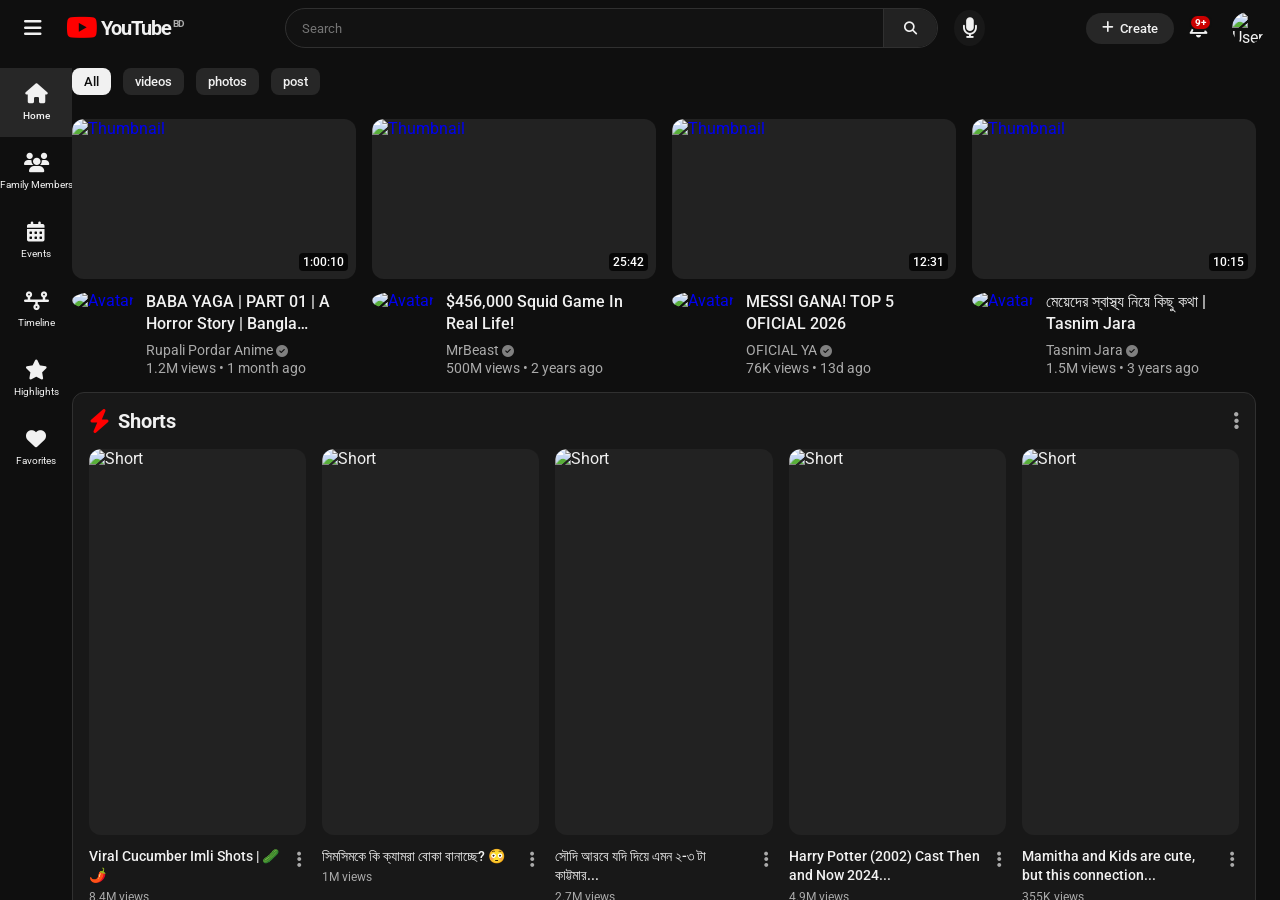
==== index.html @ a888467b "Initial frontend upload" ====
<!DOCTYPE html>
<html lang="en">
<head>
    <meta charset="UTF-8">
    <meta name="viewport" content="width=device-width, initial-scale=1.0">
    <title>YouTube - Home</title>
    <link href="https://fonts.googleapis.com/css2?family=Roboto:wght@400;500;700&display=swap" rel="stylesheet">
    <link rel="stylesheet" href="https://cdnjs.cloudflare.com/ajax/libs/font-awesome/6.4.0/css/all.min.css">
    <style>
        :root { --bg: #0f0f0f; --text: #f1f1f1; --text-sub: #aaa; --hover: #272727; --border: #303030; }
        * { margin: 0; padding: 0; box-sizing: border-box; font-family: 'Roboto', sans-serif; }
        body { background: var(--bg); color: var(--text); height: 100vh; overflow: hidden; display: flex; flex-direction: column; }

        /* Header */
        header { display: flex; align-items: center; justify-content: space-between; padding: 0 16px; height: 56px; position: fixed; width: 100%; background: var(--bg); z-index: 100; }
        .header-left { display: flex; align-items: center; gap: 16px; }
        .icon-btn { background: none; border: none; color: var(--text); font-size: 20px; cursor: pointer; padding: 8px; border-radius: 50%; display: flex; align-items: center; justify-content: center; position: relative; }
        .icon-btn:hover { background: var(--hover); }
        .logo { display: flex; align-items: center; font-size: 20px; font-weight: bold; letter-spacing: -1px; color: var(--text); text-decoration: none; cursor: pointer; }
        .logo i { color: #ff0000; font-size: 28px; margin-right: 4px; }
        .logo span.country { font-size: 10px; color: var(--text-sub); align-self: flex-start; margin-top: 4px; margin-left: 2px; }

        .header-center { display: flex; align-items: center; flex: 1; max-width: 700px; margin: 0 20px; gap: 16px; }
        .search-box { display: flex; flex: 1; background: #121212; border: 1px solid var(--border); border-radius: 40px; height: 40px; overflow: hidden; position: relative; }
        .search-box input { flex: 1; background: transparent; border: none; color: var(--text); padding: 0 16px; outline: none; }
        .search-box button { background: #222; border: none; border-left: 1px solid var(--border); padding: 0 20px; color: var(--text); cursor: pointer; }
        .search-box button:hover { background: #333; }

        /* Search Suggestions */
        .search-suggestions {
            position: absolute; top: 44px; left: 0; right: 0;
            background: #212121; border: 1px solid var(--border);
            border-radius: 12px; overflow: hidden; display: none;
            z-index: 200; box-shadow: 0 8px 24px rgba(0,0,0,0.5);
            max-height: 320px; overflow-y: auto;
        }
        .search-suggestions.active { display: block; }
        .suggestion-item {
            display: flex; align-items: center; gap: 12px;
            padding: 10px 16px; cursor: pointer; font-size: 14px;
        }
        .suggestion-item:hover, .suggestion-item.highlighted { background: #303030; }
        .suggestion-item i { color: var(--text-sub); font-size: 14px; }
        .suggestion-item .suggestion-text { flex: 1; }

        /* Mobile Header Icons */
        .mobile-actions { display: none; align-items: center; gap: 16px; }
        .mobile-actions .icon-btn { font-size: 22px; }

        /* Mobile Search Full Page Overlay */
        .mobile-search-overlay {
            position: fixed; inset: 0; background: var(--bg); z-index: 999;
            display: none; flex-direction: column; padding: 8px 16px;
        }
        .mobile-search-overlay.active { display: flex; }
        .mobile-search-header { display: flex; align-items: center; gap: 12px; height: 48px; }
        .mobile-search-header .back-btn { background: none; border: none; color: var(--text); font-size: 20px; cursor: pointer; padding: 8px; }
        .mobile-search-header .search-box { flex: 1; height: 40px; margin: 0; background: #121212; border: none; border-radius: 8px; }
        .mobile-search-header .search-box input { padding: 0 12px; font-size: 16px; }
        .mobile-search-header .search-box button { background: transparent; border: none; padding: 0 12px; font-size: 18px; }
        .mobile-search-content { flex: 1; overflow-y: auto; margin-top: 8px; }

        /* Voice Overlay */
        .voice-overlay { position: fixed; inset: 0; background: rgba(0,0,0,0.7); display: none; align-items: center; justify-content: center; z-index: 1000; }
        .voice-overlay.active { display: flex; }
        .voice-overlay-inner { background: #212121; padding: 32px 40px; border-radius: 20px; display: flex; flex-direction: column; align-items: center; gap: 20px; min-width: 280px; }
        .voice-overlay-inner p { font-size: 18px; font-weight: 500; }
        .voice-wave { display: flex; align-items: center; gap: 6px; height: 40px; }
        .voice-wave span { width: 6px; background: #ff0000; border-radius: 3px; animation: voicePulse 0.8s ease-in-out infinite; }
        .voice-wave span:nth-child(1) { height: 16px; animation-delay: 0s; }
        .voice-wave span:nth-child(2) { height: 32px; animation-delay: 0.15s; }
        .voice-wave span:nth-child(3) { height: 40px; animation-delay: 0.3s; }
        .voice-wave span:nth-child(4) { height: 32px; animation-delay: 0.45s; }
        .voice-wave span:nth-child(5) { height: 16px; animation-delay: 0.6s; }
        @keyframes voicePulse { 0%, 100% { transform: scaleY(0.5); opacity: 0.6; } 50% { transform: scaleY(1.2); opacity: 1; } }
        .voice-cancel { background: none; border: 1px solid var(--border); color: var(--text); padding: 8px 20px; border-radius: 20px; cursor: pointer; font-size: 14px; }
        .voice-cancel:hover { background: var(--hover); }
        .voice-mic-active { background: #ff0000 !important; color: white !important; }

        .header-right { display: flex; align-items: center; gap: 8px; }
        .create-btn { background: var(--hover); color: var(--text); border: none; padding: 8px 16px; border-radius: 20px; cursor: pointer; font-weight: 500; display: flex; align-items: center; gap: 6px; }
        .avatar { width: 32px; height: 32px; border-radius: 50%; cursor: pointer; margin-left: 8px; }
        .notif-badge { position: absolute; top: 4px; right: 4px; background: #cc0000; color: white; font-size: 10px; font-weight: bold; padding: 1px 4px; border-radius: 10px; border: 2px solid var(--bg); }

        /* Main Layout */
        .main-container { display: flex; margin-top: 56px; height: calc(100vh - 56px); position: relative; }

        /* Overlay */
        .overlay { position: fixed; top: 56px; left: 0; width: 100%; height: calc(100% - 56px); background: rgba(0,0,0,0.5); z-index: 90; opacity: 0; visibility: hidden; transition: 0.3s; }
        .overlay.active { opacity: 1; visibility: visible; }

        /* Sidebar */
        .sidebar { width: 72px; background: var(--bg); display: flex; flex-direction: column; padding-top: 12px; overflow-y: auto; overflow-x: hidden; flex-shrink: 0; position: fixed; top: 56px; bottom: 0; left: 0; z-index: 95; transition: width 0.3s cubic-bezier(0.2,0,0,1), box-shadow 0.3s; }
        .sidebar.expanded { width: 240px; box-shadow: 4px 0 15px rgba(0,0,0,0.5); }
        .sidebar::-webkit-scrollbar { width: 8px; }
        .sidebar::-webkit-scrollbar-thumb { background: transparent; border-radius: 4px; }
        .sidebar:hover::-webkit-scrollbar-thumb { background: #717171; }
        .sidebar-item { display: flex; align-items: center; padding: 10px 12px; margin: 0 8px; border-radius: 10px; color: var(--text); text-decoration: none; cursor: pointer; transition: 0.2s; white-space: nowrap; height: 40px; gap: 24px; }
        .sidebar-item:hover { background: var(--hover); }
        .sidebar-item.active { background: var(--hover); font-weight: 500; }
        .sidebar-item i { font-size: 20px; min-width: 24px; text-align: center; }
        .sidebar-item span { display: none; font-size: 14px; }
        .sidebar.expanded .sidebar-item span { display: block; }
        .sidebar.expanded .sidebar-item { flex-direction: row; height: auto; padding: 10px 12px; }
        .sidebar:not(.expanded) .sidebar-item { flex-direction: column; gap: 6px; padding: 16px 0; margin: 0; border-radius: 0; font-size: 10px; height: auto; }
        .sidebar:not(.expanded) .sidebar-item span { display: block; font-size: 10px; }

        /* Page Views */
        .page-view { display: none; flex: 1; height: 100%; overflow-y: auto; padding: 0 24px 24px 0; margin-left: 72px; width: calc(100% - 72px); }
        .page-view.active-view { display: block; }
        .page-view::-webkit-scrollbar { width: 8px; }
        .page-view::-webkit-scrollbar-thumb { background: #717171; border-radius: 4px; }

        /* Home Page */
        .filter-bar { display: flex; gap: 12px; padding: 12px 0; position: sticky; top: 0; background: var(--bg); z-index: 10; overflow-x: auto; scrollbar-width: none; }
        .filter-bar::-webkit-scrollbar { display: none; }
        .chip { background: var(--hover); color: var(--text); border: none; padding: 6px 12px; border-radius: 8px; font-weight: 500; white-space: nowrap; cursor: pointer; }
        .chip.active { background: var(--text); color: var(--bg); }

        /* Video Grid */
        .video-grid { display: grid; grid-template-columns: repeat(4, 1fr); gap: 20px 16px; padding-top: 12px; width: 100%; }
        .video-card { cursor: pointer; display: flex; flex-direction: column; gap: 12px; text-decoration: none; color: inherit; }
        .thumb-box { position: relative; width: 100%; aspect-ratio: 16/9; border-radius: 12px; overflow: hidden; background: #222; }
        .thumb-box img { width: 100%; height: 100%; object-fit: cover; transition: transform 0.3s; }
        .video-card:hover .thumb-box img { transform: scale(1.05); }
        .duration { position: absolute; bottom: 8px; right: 8px; background: rgba(0,0,0,0.8); color: white; font-size: 12px; font-weight: 500; padding: 2px 4px; border-radius: 4px; }
        
        .video-info { display: flex; gap: 12px; }
        .avatar-link { flex-shrink: 0; display: block; text-decoration: none; }
        .video-info img { width: 36px; height: 36px; border-radius: 50%; }
        .details { flex: 1; }
        .details h3 { font-size: 16px; font-weight: 500; line-height: 1.4; margin-bottom: 4px; display: -webkit-box; -webkit-line-clamp: 2; -webkit-box-orient: vertical; overflow: hidden; color: var(--text); }
        .channel-link { font-size: 14px; color: var(--text-sub); text-decoration: none; display: inline-block; margin-bottom: 2px; }
        .channel-link:hover { color: var(--text); }
        .details p { font-size: 14px; color: var(--text-sub); }

        /* Shorts Section */
        .shorts-section { margin: 16px 0 24px 0; padding: 16px; border-radius: 12px; background: #181818; border: 1px solid var(--border); }
        .shorts-header { display: flex; align-items: center; justify-content: space-between; margin-bottom: 16px; }
        .shorts-title { display: flex; align-items: center; gap: 8px; font-size: 20px; font-weight: 700; cursor: pointer; }
        .shorts-title i { color: #ff0000; font-size: 24px; }
        .shorts-container { display: grid; grid-template-columns: repeat(5, 1fr); gap: 16px; width: 100%; overflow: hidden; scrollbar-width: none; }
        .short-card { display: flex; flex-direction: column; gap: 12px; width: 100%; min-width: 0; cursor: pointer; }
        .short-thumb-box { width: 100%; aspect-ratio: 9/16; border-radius: 12px; overflow: hidden; background: #222; position: relative; }
        .short-thumb-box img { width: 100%; height: 100%; object-fit: cover; transition: transform 0.3s; }
        .short-card:hover .short-thumb-box img { transform: scale(1.05); }
        .short-info { display: flex; justify-content: space-between; align-items: flex-start; gap: 8px; }
        .short-info h3 { font-size: 14px; font-weight: 500; line-height: 1.4; display: -webkit-box; -webkit-line-clamp: 2; -webkit-box-orient: vertical; overflow: hidden; margin-bottom: 4px; }
        .short-info p { font-size: 12px; color: var(--text-sub); }
        .short-info .more-icon { font-size: 18px; color: var(--text-sub); padding: 4px; cursor: pointer; border-radius: 50%; flex-shrink: 0; }
        .short-info .more-icon:hover { background: var(--hover); color: var(--text); }

        /* Shorts Modal */
        .shorts-modal { position: fixed; top: 56px; left: 0; width: 100%; height: calc(100% - 56px); background: var(--bg); z-index: 95; display: none; flex-direction: column; overflow: hidden; }
        .shorts-modal.active { display: flex; }
        .shorts-modal-content { display: flex; width: 100%; height: 100%; align-items: flex-start; justify-content: center; position: relative; padding-top: 16px; padding-bottom: 16px; overflow-y: auto; }
        .shorts-player-wrapper { position: relative; height: 100%; max-height: calc(100vh - 56px - 32px); aspect-ratio: 9 / 16; background: #000; display: flex; flex-direction: column; justify-content: center; border-radius: 12px; overflow: hidden; }
        .shorts-scroll-container { width: 100%; height: 100%; overflow-y: auto; scroll-snap-type: y mandatory; scrollbar-width: none; -webkit-overflow-scrolling: touch; }
        .shorts-scroll-container::-webkit-scrollbar { display: none; }
        .shorts-slide { width: 100%; height: 100%; flex-shrink: 0; scroll-snap-align: start; scroll-snap-stop: always; position: relative; }
        .shorts-slide iframe { width: 100%; height: 100%; border: none; display: block; }
        .shorts-overlay-info { position: absolute; bottom: 0; left: 0; right: 0; padding: 20px 16px; background: linear-gradient(transparent, rgba(0,0,0,0.85) 60%); display: flex; flex-direction: column; align-items: flex-start; gap: 12px; pointer-events: none; z-index: 5; }
        .shorts-overlay-info > * { pointer-events: auto; max-width: 75%; }
        .channel-info { display: flex; align-items: center; gap: 12px; }
        .channel-info img { width: 36px; height: 36px; border-radius: 50%; cursor: pointer; }
        .channel-info h3 { font-size: 14px; font-weight: 500; cursor: pointer; color: white; }
        .channel-info button { background: white; color: black; border: none; padding: 6px 16px; border-radius: 20px; font-weight: 600; font-size: 13px; cursor: pointer; margin-left: 8px; }
        .channel-info button:hover { background: #ddd; }
        .short-title { font-size: 15px; font-weight: 500; line-height: 1.4; color: white; display: -webkit-box; -webkit-line-clamp: 2; -webkit-box-orient: vertical; overflow: hidden; }
        .short-audio { display: flex; align-items: center; gap: 8px; background: rgba(255,255,255,0.15); padding: 6px 12px; border-radius: 20px; width: fit-content; cursor: pointer; transition: 0.2s; }
        .short-audio:hover { background: rgba(255,255,255,0.25); }
        .short-audio i { font-size: 12px; color: white; }
        .short-audio span { font-size: 13px; white-space: nowrap; overflow: hidden; text-overflow: ellipsis; max-width: 220px; color: white; }
        .shorts-actions { display: flex; flex-direction: column; gap: 20px; margin-left: 16px; align-items: center; justify-content: flex-end; padding-bottom: 20px; }
        .action-btn { display: flex; flex-direction: column; align-items: center; gap: 6px; color: white; background: none; border: none; cursor: pointer; transition: 0.2s; }
        .action-btn:hover { opacity: 0.8; }
        .action-icon { width: 48px; height: 48px; border-radius: 50%; background: #272727; display: flex; align-items: center; justify-content: center; font-size: 20px; }
        .action-btn span { font-size: 12px; font-weight: 500; color: var(--text); }
        .remix-thumb { width: 48px; height: 64px; border-radius: 8px; object-fit: cover; border: 1px solid rgba(255,255,255,0.2); margin-top: 4px; }
        .shorts-nav-down { position: absolute; right: 24px; bottom: 24px; width: 48px; height: 48px; border-radius: 50%; background: rgba(255,255,255,0.1); border: none; color: white; font-size: 20px; cursor: pointer; display: flex; align-items: center; justify-content: center; transition: 0.2s; z-index: 1010; }
        .shorts-nav-down:hover { background: rgba(255,255,255,0.2); }

        /* Responsive */
        @media (max-width: 1200px) {
            .video-grid { grid-template-columns: repeat(3, 1fr); }
            .shorts-container { grid-template-columns: repeat(4, 1fr); }
        }
        @media (max-width: 900px) {
            .video-grid { grid-template-columns: repeat(2, 1fr); }
            .shorts-container { grid-template-columns: repeat(3, 1fr); }
        }
        @media (max-width: 768px) {
            .header-center { display: none; }
            .create-btn { display: none; }
            .header-right .icon-btn { display: none; }
            .mobile-actions { display: flex; margin-left: auto; margin-right: 8px; }
            .page-view { margin-left: 0; width: 100%; padding: 0 12px 12px 12px; }
            .sidebar { display: none; }
            .sidebar.expanded { display: flex; }
            .shorts-modal-content { flex-direction: column; padding-top: 8px; padding-bottom: 0; align-items: center; }
            .shorts-player-wrapper { max-height: calc(100vh - 56px - 8px); height: 100%; border-radius: 0; width: 100%; aspect-ratio: auto; }
            .shorts-actions { flex-direction: row; position: absolute; right: 12px; bottom: 120px; margin: 0; background: transparent; flex-wrap: wrap; width: 56px; gap: 16px; }
            .shorts-nav-down { right: 16px; bottom: 16px; }
            .shorts-overlay-info { bottom: 12px; }
            .shorts-overlay-info > * { max-width: 100%; }
        }
        @media (max-width: 600px) {
            .video-grid { grid-template-columns: 1fr; }
            .shorts-container { grid-template-columns: repeat(2, 1fr); }
        }
    </style>
</head>
<body>

    <div class="overlay" id="overlay" onclick="closeSidebar()"></div>

    <header>
        <div class="header-left">
            <button class="icon-btn" id="hamburger-btn"><i class="fa-solid fa-bars"></i></button>
            <a href="index.html" class="logo"><i class="fa-brands fa-youtube"></i> YouTube <span class="country">BD</span></a>
        </div>
        
        <div class="header-center">
            <div class="search-box" id="desktopSearchBox">
                <input type="text" id="desktopSearchInput" placeholder="Search" autocomplete="off">
                <button id="desktopSearchBtn"><i class="fa-solid fa-magnifying-glass"></i></button>
                <div class="search-suggestions" id="desktopSearchSuggestions"></div>
            </div>
            <button class="icon-btn" id="desktopVoiceSearchBtn" style="background:#181818" title="Search with your voice">
                <i class="fa-solid fa-microphone"></i>
            </button>
        </div>

        <!-- Mobile Actions (Icons only) -->
        <div class="mobile-actions">
            <button class="icon-btn" id="mobileSearchToggle"><i class="fa-solid fa-magnifying-glass"></i></button>
            <button class="icon-btn" id="mobileVoiceSearchBtn"><i class="fa-solid fa-microphone"></i></button>
        </div>

        <div class="header-right">
            <button class="create-btn"><i class="fa-solid fa-plus"></i> Create</button>
            <button class="icon-btn"><i class="fa-regular fa-bell"></i><span class="notif-badge">9+</span></button>
            <img src="https://ui-avatars.com/api/?name=User&background=random" class="avatar" alt="User">
        </div>
    </header>

    <!-- Mobile Search Full Page Overlay -->
    <div class="mobile-search-overlay" id="mobileSearchOverlay">
        <div class="mobile-search-header">
            <button class="back-btn" id="mobileSearchClose"><i class="fa-solid fa-arrow-left"></i></button>
            <div class="search-box">
                <input type="text" id="mobileSearchInput" placeholder="Search" autocomplete="off">
                <button id="mobileSearchBtn"><i class="fa-solid fa-magnifying-glass"></i></button>
            </div>
            <button class="icon-btn" id="mobileVoiceSearchOverlayBtn" style="padding: 8px;"><i class="fa-solid fa-microphone"></i></button>
        </div>
        <div class="mobile-search-content" id="mobileSearchSuggestions"></div>
    </div>

    <!-- Voice Search Overlay -->
    <div class="voice-overlay" id="voiceOverlay">
        <div class="voice-overlay-inner">
            <p id="voiceStatus">Listening…</p>
            <div class="voice-wave"><span></span><span></span><span></span><span></span><span></span></div>
            <button class="voice-cancel" id="voiceCancelBtn">Cancel</button>
        </div>
    </div>

    <div class="main-container">
        <aside class="sidebar" id="sidebar">
            <a href="#" class="sidebar-item active"><i class="fa-solid fa-house"></i><span>Home</span></a>
            <a href="#" class="sidebar-item"><i class="fa-solid fa-users"></i><span>Family Members</span></a>
            <a href="#" class="sidebar-item"><i class="fa-solid fa-calendar-days"></i><span>Events</span></a>
            <a href="#" class="sidebar-item"><i class="fa-solid fa-timeline"></i><span>Timeline</span></a>
            <a href="#" class="sidebar-item"><i class="fa-solid fa-star"></i><span>Highlights</span></a>
            <a href="#" class="sidebar-item"><i class="fa-solid fa-heart"></i><span>Favorites</span></a>
        </aside>

        <main class="page-view active-view" id="home-page">
            <div class="filter-bar">
                <button class="chip active">All</button>
                <button class="chip">videos</button>
                <button class="chip">photos</button>
                <button class="chip">post</button>
            </div>
            <div id="dynamic-content"></div>
        </main>
    </div>

    <!-- Shorts Popup Modal -->
    <div class="shorts-modal" id="shortsModal" onclick="closeShortsModal()">
        <div class="shorts-modal-content" onclick="event.stopPropagation()">
            <div class="shorts-player-wrapper">
                <div class="shorts-scroll-container" id="shortsScroll">
                    <div class="shorts-slide">
                        <iframe id="shortsFrame" src="" allow="autoplay; encrypted-media; picture-in-picture" allowfullscreen></iframe>
                    </div>
                </div>
                <div class="shorts-overlay-info">
                    <div class="channel-info">
                        <img src="https://ui-avatars.com/api/?name=Shalus&background=random" alt="Channel">
                        <h3>@Shalus_PinkKitchen</h3>
                        <button onclick="event.stopPropagation()">Subscribe</button>
                    </div>
                    <div class="short-title" id="shortTitle">Viral Cucumber Imli Shots | 🥒🌶️...</div>
                    <div class="short-audio">
                        <i class="fa-solid fa-music"></i>
                        <span>Appadipodu (From "Gilli") · Vidyasagar, KK, Anuradha Sriram...</span>
                    </div>
                </div>
            </div>
            <div class="shorts-actions" onclick="event.stopPropagation()">
                <button class="action-btn"><div class="action-icon"><i class="fa-regular fa-heart"></i></div><span>19K</span></button>
                <button class="action-btn"><div class="action-icon"><i class="fa-regular fa-comment"></i></div><span>132</span></button>
                <button class="action-btn"><div class="action-icon"><i class="fa-solid fa-share"></i></div><span>Share</span></button>
                <button class="action-btn"><div class="action-icon"><i class="fa-solid fa-arrows-rotate"></i></div><span>Remix</span><img src="https://i.ytimg.com/vi/8lqB7jR99j8/hqdefault.jpg" class="remix-thumb" alt="Remix"></button>
            </div>
            <button class="shorts-nav-down" onclick="event.stopPropagation(); nextShort()"><i class="fa-solid fa-arrow-down"></i></button>
        </div>
    </div>

    <script>
        const videos = [
            { id: "hvL1339luv0", title: "BABA YAGA | PART 01 | A Horror Story | Bangla Cartoon", author: "Rupali Pordar Anime", views: "1.2M views", time: "1 month ago", duration: "1:00:10", avatar: "Rupali" },
            { id: "0e3GPea1Tyg", title: "$456,000 Squid Game In Real Life!", author: "MrBeast", views: "500M views", time: "2 years ago", duration: "25:42", avatar: "MrBeast" },
            { id: "JpV84jE41w8", title: "MESSI GANA! TOP 5 OFICIAL 2026", author: "OFICIAL YA", views: "76K views", time: "13d ago", duration: "12:31", avatar: "Messi" },
            { id: "3jL5oX2xP7c", title: "মেয়েদের স্বাস্থ্য নিয়ে কিছু কথা | Tasnim Jara", author: "Tasnim Jara", views: "1.5M views", time: "3 years ago", duration: "10:15", avatar: "Tasnim" },
            { id: "9bZkp7q19f0", title: "PSY - GANGNAM STYLE(강남스타일) M/V", author: "officialpsy", views: "5B views", time: "11 years ago", duration: "4:12", avatar: "PSY" },
            { id: "dQw4w9WgXcQ", title: "Rick Astley - Never Gonna Give You Up", author: "Rick Astley", views: "1.5B views", time: "14 years ago", duration: "3:32", avatar: "Rick" },
            { id: "kJQP7kiw5Fk", title: "Luis Fonsi - Despacito ft. Daddy Yankee", author: "Luis Fonsi", views: "8B views", time: "6 years ago", duration: "4:42", avatar: "Luis" },
            { id: "JGwWNGJdvx8", title: "Ed Sheeran - Shape of You", author: "Ed Sheeran", views: "6B views", time: "7 years ago", duration: "4:23", avatar: "Ed" },
            { id: "RgKAFK5djSk", title: "Wiz Khalifa - See You Again ft. Charlie Puth", author: "Wiz Khalifa", views: "6B views", time: "8 years ago", duration: "3:57", avatar: "Wiz" },
            { id: "OPf0YbXqDm0", title: "Mark Ronson - Uptown Funk ft. Bruno Mars", author: "Mark Ronson", views: "4.5B views", time: "9 years ago", duration: "4:30", avatar: "Mark" },
            { id: "fJ9rUzIMcZQ", title: "Queen - Bohemian Rhapsody (Official Video)", author: "Queen Official", views: "1.8B views", time: "15 years ago", duration: "5:59", avatar: "Queen" },
            { id: "hTWKbfoikeg", title: "Nirvana - Smells Like Teen Spirit", author: "Nirvana", views: "1.7B views", time: "14 years ago", duration: "5:01", avatar: "Nirvana" }
        ];

        const shortsData = [
            { id: "8lqB7jR99j8", title: "Viral Cucumber Imli Shots | 🥒🌶️", views: "8.4M views" },
            { id: "y83x7MgzWOA", title: "সিমসিমকে কি ক্যামরা বোকা বানাচ্ছে? 😳", views: "1M views" },
            { id: "5qap5aO4i9A", title: "সৌদি আরবে যদি দিয়ে এমন ২-৩ টা কাট্টমার...", views: "2.7M views" },
            { id: "hHW1oY26kxQ", title: "Harry Potter (2002) Cast Then and Now 2024...", views: "4.9M views" },
            { id: "L_jWHffIx5E", title: "Mamitha and Kids are cute, but this connection...", views: "355K views" },
            { id: "e-ORhEE9VVg", title: "Another awesome short video to watch!", views: "1.2M views" }
        ];

        function createShortsSectionHTML() {
            const displayedShorts = shortsData.slice(0, 5);
            let shortCardsHTML = '';
            displayedShorts.forEach(short => {
                shortCardsHTML += `
                    <div class="short-card" onclick="openShortsModal('${short.id}', '${short.title.replace(/'/g, "\\'")}')">
                        <div class="short-thumb-box">
                            <img src="https://i.ytimg.com/vi/${short.id}/hqdefault.jpg" alt="Short">
                        </div>
                        <div class="short-info">
                            <div>
                                <h3>${short.title}</h3>
                                <p>${short.views}</p>
                            </div>
                            <i class="fa-solid fa-ellipsis-vertical more-icon"></i>
                        </div>
                    </div>
                `;
            });
            return `
                <div class="shorts-section" id="shorts-section-top">
                    <div class="shorts-header">
                        <div class="shorts-title"><i class="fa-solid fa-bolt"></i> Shorts</div>
                        <i class="fa-solid fa-ellipsis-vertical" style="cursor:pointer; font-size:20px; color:var(--text-sub);"></i>
                    </div>
                    <div class="shorts-container">${shortCardsHTML}</div>
                </div>
            `;
        }

        function createVideoCardHTML(video) {
            return `
                <div class="video-card">
                    <a href="watch.html?v=${video.id}" class="thumb-box-link" style="text-decoration:none;">
                        <div class="thumb-box">
                            <img src="https://i.ytimg.com/vi/${video.id}/hqdefault.jpg" alt="Thumbnail">
                            <span class="duration">${video.duration}</span>
                        </div>
                    </a>
                    <div class="video-info">
                        <a href="channel.html?name=${encodeURIComponent(video.avatar)}" class="avatar-link">
                            <img src="https://ui-avatars.com/api/?name=${encodeURIComponent(video.avatar)}&background=random" alt="Avatar">
                        </a>
                        <div class="details">
                            <a href="watch.html?v=${video.id}" style="text-decoration:none; color:inherit;">
                                <h3>${video.title}</h3>
                            </a>
                            <a href="channel.html?name=${encodeURIComponent(video.avatar)}" class="channel-link">
                                ${video.author} <i class="fa-solid fa-circle-check" style="font-size:12px; color:gray;"></i>
                            </a>
                            <p>${video.views} • ${video.time}</p>
                        </div>
                    </div>
                </div>
            `;
        }

        function buildHomePage() {
            const container = document.getElementById('dynamic-content');
            let htmlContent = '';
            const videosPerRow = 4;
            for (let i = 0; i < videos.length; i += videosPerRow) {
                htmlContent += `<div class="video-grid">`;
                const rowVideos = videos.slice(i, i + videosPerRow);
                rowVideos.forEach(video => {
                    htmlContent += createVideoCardHTML(video);
                });
                htmlContent += `</div>`;
                if (i + videosPerRow < videos.length) {
                    htmlContent += createShortsSectionHTML();
                }
            }
            container.innerHTML = htmlContent;
        }
        buildHomePage();

        const hamburgerBtn = document.getElementById('hamburger-btn');
        const sidebar = document.getElementById('sidebar');
        const overlay = document.getElementById('overlay');
        hamburgerBtn.addEventListener('click', () => {
            sidebar.classList.toggle('expanded');
            overlay.classList.toggle('active');
        });
        function closeSidebar() {
            sidebar.classList.remove('expanded');
            overlay.classList.remove('active');
        }

        /* Shorts Modal Logic */
        const shortsModal = document.getElementById('shortsModal');
        const shortsScroll = document.getElementById('shortsScroll');
        const shortsFrame = document.getElementById('shortsFrame');
        const shortTitle = document.getElementById('shortTitle');
        let currentShortIndex = 0;
        let shortSlides = [];

        function buildShortSlide(videoId, autoplay) {
            const slide = document.createElement('div');
            slide.className = 'shorts-slide';
            const iframe = document.createElement('iframe');
            iframe.allow = 'autoplay; encrypted-media; picture-in-picture';
            iframe.allowFullscreen = true;
            iframe.src = `https://www.youtube.com/embed/${videoId}?autoplay=${autoplay ? 1 : 0}&loop=1&playlist=${videoId}&controls=0&modestbranding=1&rel=0&enablejsapi=1`;
            slide.appendChild(iframe);
            return { slide, iframe, videoId };
        }
        function setTitleByIndex(index) {
            const s = shortsData[index % shortsData.length];
            if (s) shortTitle.textContent = s.title || "Viral Short Video";
        }
        function pauseOthers(activeIndex) {
            shortSlides.forEach((s, i) => {
                if (!s || i === activeIndex) return;
                try { s.iframe.contentWindow?.postMessage(JSON.stringify({ event: 'command', func: 'pauseVideo', args: [] }), '*'); } catch (e) {}
            });
        }
        function playActive(activeIndex) {
            const s = shortSlides[activeIndex];
            if (!s) return;
            try { s.iframe.contentWindow?.postMessage(JSON.stringify({ event: 'command', func: 'playVideo', args: [] }), '*'); } catch (e) {}
        }
        function openShortsModal(videoId, title) {
            shortsScroll.innerHTML = ''; shortSlides = []; currentShortIndex = 0;
            const first = buildShortSlide(videoId, true);
            shortsScroll.appendChild(first.slide); shortSlides.push(first);
            const nextIdx = (shortsData.findIndex(s => s.id === videoId) + 1) % shortsData.length;
            const nextData = shortsData[nextIdx];
            if (nextData) {
                const second = buildShortSlide(nextData.id, false);
                shortsScroll.appendChild(second.slide); shortSlides.push(second);
            }
            shortTitle.textContent = title || "Viral Short Video";
            shortsModal.classList.add('active');
            shortsScroll.scrollTop = 0;
            setTimeout(() => playActive(0), 300);
        }
        function closeShortsModal() {
            shortsModal.classList.remove('active');
            shortsScroll.innerHTML = ''; shortSlides = []; currentShortIndex = 0;
        }
        shortsScroll.addEventListener('scroll', () => {
            const slideHeight = shortsScroll.clientHeight;
            if (!slideHeight) return;
            const newIndex = Math.round(shortsScroll.scrollTop / slideHeight);
            if (newIndex === currentShortIndex) return;
            currentShortIndex = newIndex;
            if (!shortSlides[newIndex]) {
                const data = shortsData[newIndex % shortsData.length];
                const built = buildShortSlide(data.id, false);
                shortsScroll.appendChild(built.slide); shortSlides[newIndex] = built;
            }
            const lookAhead = newIndex + 1;
            if (!shortSlides[lookAhead]) {
                const data = shortsData[lookAhead % shortsData.length];
                const built = buildShortSlide(data.id, false);
                shortsScroll.appendChild(built.slide); shortSlides[lookAhead] = built;
            }
            setTitleByIndex(newIndex); pauseOthers(newIndex); playActive(newIndex);
            if (newIndex >= 2) {
                const old = shortSlides[newIndex - 2];
                if (old && old.slide.parentNode) {
                    old.slide.parentNode.removeChild(old.slide); shortSlides[newIndex - 2] = null;
                }
            }
        });
        function nextShort() {
            if (!shortsScroll.clientHeight) return;
            const target = (currentShortIndex + 1) * shortsScroll.clientHeight;
            shortsScroll.scrollTo({ top: target, behavior: 'smooth' });
        }
        document.addEventListener('keydown', (e) => {
            if (!shortsModal.classList.contains('active')) return;
            if (e.key === 'ArrowDown') { e.preventDefault(); nextShort(); }
            if (e.key === 'ArrowUp') {
                e.preventDefault();
                const target = Math.max(0, (currentShortIndex - 1) * shortsScroll.clientHeight);
                shortsScroll.scrollTo({ top: target, behavior: 'smooth' });
            }
            if (e.key === 'Escape') { closeShortsModal(); }
        });

        /* SEARCH & VOICE SEARCH */
        const suggestionPool = [
            'baba yaga bangla cartoon', 'squid game real life', 'messi top 5',
            'tasnim jara health', 'gangnam style', 'never gonna give you up',
            'despacito', 'shape of you', 'see you again', 'uptown funk',
            'bohemian rhapsody', 'smells like teen spirit', 'shorts viral',
            'cucumber imli shots', 'islamic lecture mokhtar ahmed'
        ];
        function goToSearch(query) {
            const q = (query || '').trim();
            if (q) window.location.href = 'search.html?q=' + encodeURIComponent(q);
        }

        const desktopSearchInput = document.getElementById('desktopSearchInput');
        const desktopSearchBtn = document.getElementById('desktopSearchBtn');
        const desktopSearchSuggestions = document.getElementById('desktopSearchSuggestions');

        function renderSuggestions(value, container) {
            const v = value.trim().toLowerCase();
            if (!v) { container.classList.remove('active'); container.innerHTML = ''; return; }
            const matches = suggestionPool.filter(s => s.includes(v)).slice(0, 8);
            if (!matches.length) { container.classList.remove('active'); container.innerHTML = ''; return; }
            container.innerHTML = matches.map(m => `
                <div class="suggestion-item" data-value="${m.replace(/"/g, '&quot;')}">
                    <i class="fa-solid fa-magnifying-glass"></i>
                    <span class="suggestion-text">${m}</span>
                    <i class="fa-solid fa-arrow-up-left" style="font-size:11px;"></i>
                </div>
            `).join('');
            container.classList.add('active');
        }
        desktopSearchInput?.addEventListener('input', (e) => renderSuggestions(e.target.value, desktopSearchSuggestions));
        desktopSearchInput?.addEventListener('keydown', (e) => {
            if (e.key === 'Enter') { e.preventDefault(); goToSearch(desktopSearchInput.value); }
        });
        desktopSearchBtn?.addEventListener('click', () => goToSearch(desktopSearchInput.value));
        desktopSearchSuggestions?.addEventListener('click', (e) => {
            const item = e.target.closest('.suggestion-item');
            if (item) goToSearch(item.dataset.value);
        });
        document.addEventListener('click', (e) => {
            if (!e.target.closest('#desktopSearchBox')) desktopSearchSuggestions?.classList.remove('active');
        });

        const mobileSearchToggle = document.getElementById('mobileSearchToggle');
        const mobileSearchOverlay = document.getElementById('mobileSearchOverlay');
        const mobileSearchClose = document.getElementById('mobileSearchClose');
        const mobileSearchInput = document.getElementById('mobileSearchInput');
        const mobileSearchBtn = document.getElementById('mobileSearchBtn');
        const mobileSearchSuggestions = document.getElementById('mobileSearchSuggestions');

        mobileSearchToggle?.addEventListener('click', () => {
            mobileSearchOverlay.classList.add('active');
            setTimeout(() => mobileSearchInput.focus(), 100);
        });
        mobileSearchClose?.addEventListener('click', () => {
            mobileSearchOverlay.classList.remove('active');
            mobileSearchInput.value = '';
            mobileSearchSuggestions.innerHTML = '';
        });
        mobileSearchInput?.addEventListener('input', (e) => renderSuggestions(e.target.value, mobileSearchSuggestions));
        mobileSearchInput?.addEventListener('keydown', (e) => {
            if (e.key === 'Enter') { e.preventDefault(); goToSearch(mobileSearchInput.value); }
        });
        mobileSearchBtn?.addEventListener('click', () => goToSearch(mobileSearchInput.value));
        mobileSearchSuggestions?.addEventListener('click', (e) => {
            const item = e.target.closest('.suggestion-item');
            if (item) goToSearch(item.dataset.value);
        });

        let recognition = null;
        let isListening = false;
        const voiceOverlay = document.getElementById('voiceOverlay');
        const voiceStatus = document.getElementById('voiceStatus');
        const voiceCancelBtn = document.getElementById('voiceCancelBtn');

        function setupRecognition() {
            const SpeechRecognition = window.SpeechRecognition || window.webkitSpeechRecognition;
            if (!SpeechRecognition) return null;
            const rec = new SpeechRecognition();
            rec.lang = 'bn-BD'; rec.continuous = false; rec.interimResults = true; rec.maxAlternatives = 1;
            rec.onstart = () => { isListening = true; voiceOverlay.classList.add('active'); voiceStatus.textContent = 'Listening…'; };
            rec.onresult = (event) => {
                let finalText = '', interim = '';
                for (let i = event.resultIndex; i < event.results.length; i++) {
                    const t = event.results[i][0].transcript;
                    if (event.results[i].isFinal) finalText += t; else interim += t;
                }
                voiceStatus.textContent = finalText || interim || 'Listening…';
                if (finalText) { setTimeout(() => { stopListening(); goToSearch(finalText.trim()); }, 400); }
            };
            rec.onerror = (event) => {
                if (event.error === 'not-allowed') voiceStatus.textContent = 'Microphone permission denied.';
                else if (event.error === 'no-speech') voiceStatus.textContent = 'No speech detected. Try again.';
                else voiceStatus.textContent = 'Error: ' + event.error;
                setTimeout(() => { if (isListening) stopListening(); }, 1800);
            };
            rec.onend = () => { if (isListening) stopListening(); };
            return rec;
        }
        function startListening() {
            if (!recognition) recognition = setupRecognition();
            if (!recognition) {
                voiceOverlay.classList.add('active');
                voiceStatus.textContent = 'Voice search is not supported.';
                setTimeout(stopListening, 2500);
                return;
            }
            try { recognition.start(); } catch (e) {}
        }
        function stopListening() {
            isListening = false;
            voiceOverlay.classList.remove('active');
            try { recognition && recognition.stop(); } catch (e) {}
        }
        
        document.getElementById('desktopVoiceSearchBtn')?.addEventListener('click', startListening);
        document.getElementById('mobileVoiceSearchBtn')?.addEventListener('click', startListening);
        document.getElementById('mobileVoiceSearchOverlayBtn')?.addEventListener('click', startListening);
        voiceCancelBtn?.addEventListener('click', stopListening);
        voiceOverlay?.addEventListener('click', (e) => { if (e.target === voiceOverlay) stopListening(); });
    </script>
</body>
</html>
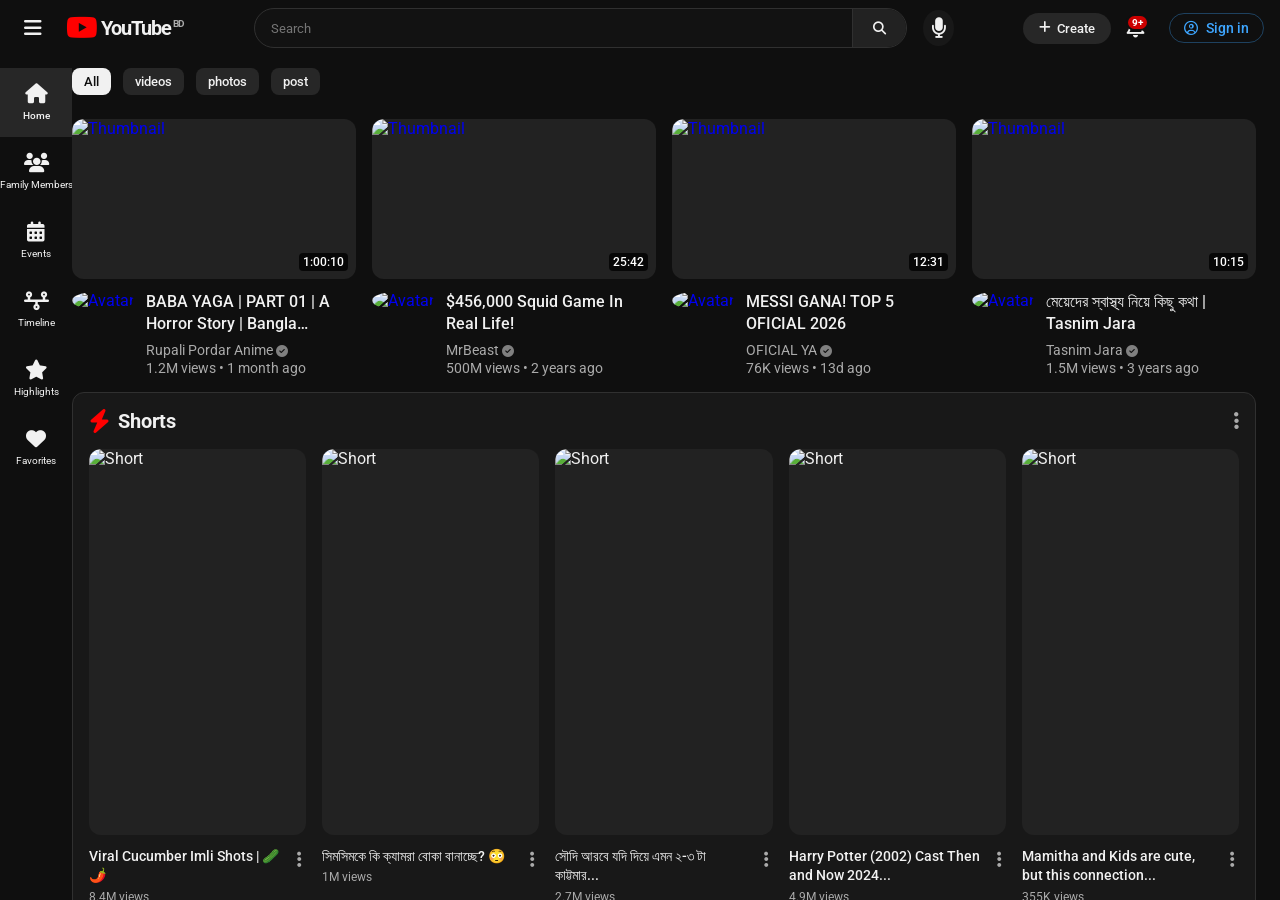
==== commit b191046a: "first commit" ====
--- a/index.html
+++ b/index.html
@@ -217,7 +217,7 @@
     <header>
         <div class="header-left">
             <button class="icon-btn" id="hamburger-btn"><i class="fa-solid fa-bars"></i></button>
-            <a href="index.html" class="logo"><i class="fa-brands fa-youtube"></i> YouTube <span class="country">BD</span></a>
+            <a href="./" class="logo"><i class="fa-brands fa-youtube"></i> YouTube <span class="country">BD</span></a>
         </div>
         
         <div class="header-center">
@@ -240,7 +240,7 @@
         <div class="header-right">
             <button class="create-btn"><i class="fa-solid fa-plus"></i> Create</button>
             <button class="icon-btn"><i class="fa-regular fa-bell"></i><span class="notif-badge">9+</span></button>
-            <img src="https://ui-avatars.com/api/?name=User&background=random" class="avatar" alt="User">
+            <img data-auth-avatar src="https://ui-avatars.com/api/?name=User&background=random" class="avatar" alt="User">
         </div>
     </header>
 
@@ -377,21 +377,21 @@
         function createVideoCardHTML(video) {
             return `
                 <div class="video-card">
-                    <a href="watch.html?v=${video.id}" class="thumb-box-link" style="text-decoration:none;">
+                    <a href="watch/?v=${video.id}" class="thumb-box-link" style="text-decoration:none;">
                         <div class="thumb-box">
                             <img src="https://i.ytimg.com/vi/${video.id}/hqdefault.jpg" alt="Thumbnail">
                             <span class="duration">${video.duration}</span>
                         </div>
                     </a>
                     <div class="video-info">
-                        <a href="channel.html?name=${encodeURIComponent(video.avatar)}" class="avatar-link">
+                        <a href="channel/?name=${encodeURIComponent(video.avatar)}" class="avatar-link">
                             <img src="https://ui-avatars.com/api/?name=${encodeURIComponent(video.avatar)}&background=random" alt="Avatar">
                         </a>
                         <div class="details">
-                            <a href="watch.html?v=${video.id}" style="text-decoration:none; color:inherit;">
+                            <a href="watch/?v=${video.id}" style="text-decoration:none; color:inherit;">
                                 <h3>${video.title}</h3>
                             </a>
-                            <a href="channel.html?name=${encodeURIComponent(video.avatar)}" class="channel-link">
+                            <a href="channel/?name=${encodeURIComponent(video.avatar)}" class="channel-link">
                                 ${video.author} <i class="fa-solid fa-circle-check" style="font-size:12px; color:gray;"></i>
                             </a>
                             <p>${video.views} • ${video.time}</p>
@@ -535,7 +535,7 @@
         ];
         function goToSearch(query) {
             const q = (query || '').trim();
-            if (q) window.location.href = 'search.html?q=' + encodeURIComponent(q);
+            if (q) window.location.href = 'search/?q=' + encodeURIComponent(q);
         }
 
         const desktopSearchInput = document.getElementById('desktopSearchInput');
@@ -647,5 +647,6 @@
         voiceCancelBtn?.addEventListener('click', stopListening);
         voiceOverlay?.addEventListener('click', (e) => { if (e.target === voiceOverlay) stopListening(); });
     </script>
+    <script src="auth.js"></script>
 </body>
 </html>
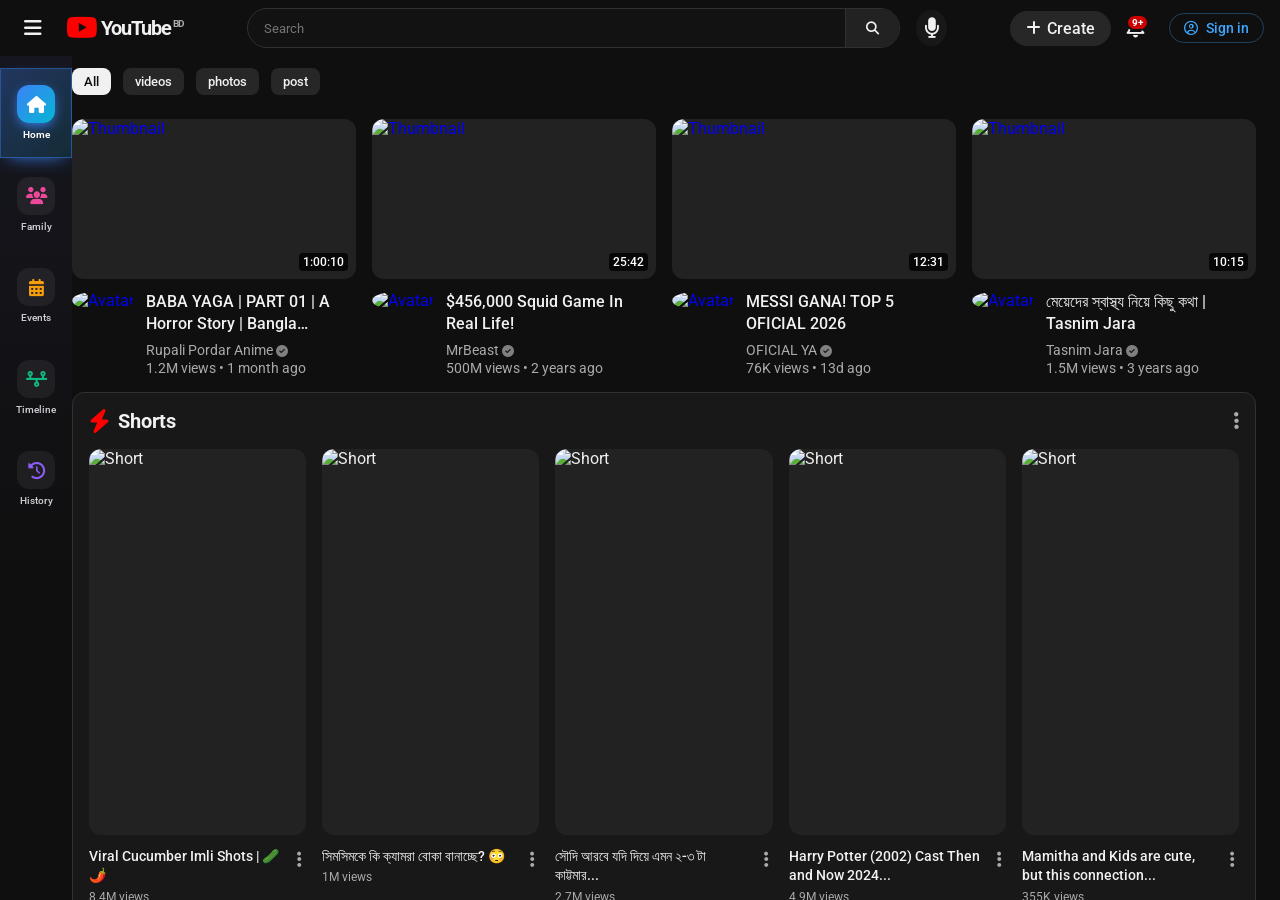
==== commit 623c420a: "new update4" ====
--- a/index.html
+++ b/index.html
@@ -117,6 +117,64 @@
         .chip { background: var(--hover); color: var(--text); border: none; padding: 6px 12px; border-radius: 8px; font-weight: 500; white-space: nowrap; cursor: pointer; }
         .chip.active { background: var(--text); color: var(--bg); }
 
+        /* Family / Events / Timeline views */
+        .view-title { display: flex; align-items: center; gap: 12px; font-size: 22px; font-weight: 500; padding: 20px 0 12px; }
+        .view-title i { color: #3ea6ff; }
+        .filter-bar.static { position: static; padding-top: 0; }
+        .family-grid { display: grid; grid-template-columns: repeat(auto-fill, minmax(200px, 1fr)); gap: 16px; padding-top: 8px; }
+        .family-card { background: #1a1a1a; border: 1px solid var(--border); border-radius: 16px; padding: 24px 16px; text-align: center; transition: 0.2s; }
+        .family-card:hover { background: var(--hover); transform: translateY(-2px); }
+        .family-card img { width: 96px; height: 96px; border-radius: 50%; margin-bottom: 12px; }
+        .family-card h3 { font-size: 16px; font-weight: 500; }
+        .family-card .relation { font-size: 13px; color: #3ea6ff; margin: 4px 0; }
+        .family-card .note { font-size: 12px; color: var(--text-sub); }
+        .event-list { display: flex; flex-direction: column; gap: 12px; max-width: 800px; }
+        .event-card { display: flex; gap: 16px; align-items: center; background: #1a1a1a; border: 1px solid var(--border); border-radius: 14px; padding: 14px 16px; transition: 0.2s; }
+        .event-card:hover { background: var(--hover); }
+        .event-date { min-width: 64px; text-align: center; background: var(--hover); border-radius: 12px; padding: 8px 6px; }
+        .event-date .day { font-size: 24px; font-weight: 700; line-height: 1; }
+        .event-date .mon { font-size: 12px; color: var(--text-sub); text-transform: uppercase; margin-top: 4px; }
+        .event-body { flex: 1; min-width: 0; }
+        .event-body h3 { font-size: 16px; font-weight: 500; }
+        .event-body p { font-size: 13px; color: var(--text-sub); margin-top: 4px; }
+        .event-tag { font-size: 11px; padding: 3px 10px; border-radius: 12px; background: #263850; color: #3ea6ff; white-space: nowrap; }
+        .event-tag.past { background: #2a2a2a; color: var(--text-sub); }
+        .empty-note { color: var(--text-sub); padding: 24px 0; }
+        .timeline { position: relative; max-width: 800px; padding: 8px 0 8px 28px; border-left: 2px solid var(--border); margin-left: 8px; }
+        .tl-item { position: relative; margin-bottom: 24px; }
+        .tl-item::before { content: ""; position: absolute; left: -37px; top: 4px; width: 14px; height: 14px; border-radius: 50%; background: #3ea6ff; border: 3px solid var(--bg); }
+        .tl-year { font-size: 13px; font-weight: 700; color: #3ea6ff; }
+        .tl-item h3 { font-size: 16px; font-weight: 500; margin: 2px 0 4px; }
+        .tl-item p { font-size: 13px; color: var(--text-sub); line-height: 1.5; }
+        @media (max-width: 768px) { .view-title { padding-top: 12px; } .event-card { flex-wrap: wrap; } }
+
+        .view-title-row { display: flex; align-items: center; justify-content: space-between; gap: 12px; flex-wrap: wrap; max-width: 900px; }
+        .clear-history-btn { display: flex; user-select: none; align-items: center; gap: 8px; margin-top: 8px; background: var(--hover); color: var(--text); border: 1px solid var(--border); padding: 8px 14px; border-radius: 18px; font-size: 13px; cursor: pointer; }
+        .clear-history-btn:hover { background: #3a2020; border-color: #ff6b6b; color: #ff9a9a; }
+        .hist-day { font-size: 16px; font-weight: 600; margin: 20px 0 10px; max-width: 900px; }
+        .hist-item { display: flex; gap: 14px; align-items: flex-start; max-width: 900px; padding: 8px; border-radius: 12px; text-decoration: none; color: inherit; position: relative; transition: background .2s; }
+        .hist-item:hover { background: var(--hover); }
+        .hist-thumb { position: relative; width: 200px; aspect-ratio: 16/9; border-radius: 10px; overflow: hidden; background: #222; flex-shrink: 0; }
+        .hist-thumb img { width: 100%; height: 100%; object-fit: cover; }
+        .hist-thumb .duration { bottom: 6px; right: 6px; }
+        .hist-short-badge { position: absolute; top: 6px; left: 6px; background: #f03; color: #fff; font-size: 11px; font-weight: 700; padding: 2px 6px; border-radius: 4px; }
+        .hist-info { flex: 1; min-width: 0; padding-right: 32px; }
+        .hist-info h3 { font-size: 16px; font-weight: 500; line-height: 1.35; display: -webkit-box; -webkit-line-clamp: 2; -webkit-box-orient: vertical; overflow: hidden; }
+        .hist-info .meta { font-size: 13px; color: var(--text-sub); margin-top: 6px; }
+        .hist-remove { position: absolute; top: 8px; right: 8px; width: 32px; height: 32px; border-radius: 50%; border: none; background: transparent; color: var(--text-sub); cursor: pointer; font-size: 15px; }
+        .hist-remove:hover { background: #3f3f3f; color: var(--text); }
+        @media (max-width: 768px) { .hist-thumb { width: 140px; } .hist-info h3 { font-size: 14px; } }
+        /* Your uploads */
+        .uploads-head { display: flex; align-items: center; gap: 10px; font-size: 18px; font-weight: 600; padding: 16px 0 4px; }
+        .uploads-head i { color: #8b5cf6; }
+        .uploads-head small { font-size: 12px; font-weight: 400; color: var(--text-sub); }
+        .up-del { position: absolute; top: 8px; right: 8px; width: 32px; height: 32px; border-radius: 50%; border: none; background: rgba(0,0,0,.7); color: #fff; cursor: pointer; font-size: 13px; display: grid; place-items: center; opacity: 0; transition: .2s; z-index: 3; }
+        .thumb-box:hover .up-del, .short-thumb-box:hover .up-del { opacity: 1; }
+        .up-del:hover { background: #e11d48; }
+        @media (hover: none) { .up-del { opacity: 1; } }
+        .uploads-shorts .shorts-container { display: grid; grid-template-columns: repeat(5, 1fr); gap: 12px; }
+        .short-thumb-box { position: relative; }
+        .shorts-slide video { width: 100%; height: 100%; object-fit: contain; background: #000; display: block; }
         /* Video Grid */
         .video-grid { display: grid; grid-template-columns: repeat(4, 1fr); gap: 20px 16px; padding-top: 12px; width: 100%; }
         .video-card { cursor: pointer; display: flex; flex-direction: column; gap: 12px; text-decoration: none; color: inherit; }
@@ -209,6 +267,11 @@
             .shorts-container { grid-template-columns: repeat(2, 1fr); }
         }
     </style>
+    <link rel="stylesheet" href="sidebar.css">
+    <link rel="stylesheet" href="popup.css">
+    <script src="history.js"></script>
+    <link rel="stylesheet" href="upload.css">
+    <script src="upload.js"></script>
 </head>
 <body>
 
@@ -238,7 +301,7 @@
         </div>
 
         <div class="header-right">
-            <button class="create-btn"><i class="fa-solid fa-plus"></i> Create</button>
+            <button class="create-btn" data-create><i class="fa-solid fa-plus"></i> Create</button>
             <button class="icon-btn"><i class="fa-regular fa-bell"></i><span class="notif-badge">9+</span></button>
             <img data-auth-avatar src="https://ui-avatars.com/api/?name=User&background=random" class="avatar" alt="User">
         </div>
@@ -268,12 +331,11 @@
 
     <div class="main-container">
         <aside class="sidebar" id="sidebar">
-            <a href="#" class="sidebar-item active"><i class="fa-solid fa-house"></i><span>Home</span></a>
-            <a href="#" class="sidebar-item"><i class="fa-solid fa-users"></i><span>Family Members</span></a>
-            <a href="#" class="sidebar-item"><i class="fa-solid fa-calendar-days"></i><span>Events</span></a>
-            <a href="#" class="sidebar-item"><i class="fa-solid fa-timeline"></i><span>Timeline</span></a>
-            <a href="#" class="sidebar-item"><i class="fa-solid fa-star"></i><span>Highlights</span></a>
-            <a href="#" class="sidebar-item"><i class="fa-solid fa-heart"></i><span>Favorites</span></a>
+            <a href="#home" class="sidebar-item active" data-view="home"><i class="fa-solid fa-house"></i><span>Home</span></a>
+            <a href="#family" class="sidebar-item" data-view="family"><i class="fa-solid fa-users"></i><span class="lbl-short">Family</span><span class="lbl-full">Family Members</span></a>
+            <a href="#events" class="sidebar-item" data-view="events"><i class="fa-solid fa-calendar-days"></i><span>Events</span></a>
+            <a href="#timeline" class="sidebar-item" data-view="timeline"><i class="fa-solid fa-timeline"></i><span>Timeline</span></a>
+            <a href="#history" class="sidebar-item" data-view="history"><i class="fa-solid fa-clock-rotate-left"></i><span>History</span></a>
         </aside>
 
         <main class="page-view active-view" id="home-page">
@@ -283,8 +345,67 @@
                 <button class="chip">photos</button>
                 <button class="chip">post</button>
             </div>
+            <div id="uploadsArea"></div>
             <div id="dynamic-content"></div>
         </main>
+
+        <main class="page-view" id="family-page">
+            <h2 class="view-title"><i class="fa-solid fa-users"></i> Family Members</h2>
+            <div class="family-grid" id="familyGrid"></div>
+        </main>
+
+        <main class="page-view" id="events-page">
+            <h2 class="view-title"><i class="fa-solid fa-calendar-days"></i> Events</h2>
+            <div class="filter-bar static">
+                <button class="chip active" data-ev="all">All</button>
+                <button class="chip" data-ev="upcoming">Upcoming</button>
+                <button class="chip" data-ev="past">Past</button>
+            </div>
+            <div class="event-list" id="eventList"></div>
+        </main>
+
+        <main class="page-view" id="timeline-page">
+            <h2 class="view-title"><i class="fa-solid fa-timeline"></i> Timeline</h2>
+            <div class="timeline" id="timelineList"></div>
+        </main>
+
+        <main class="page-view" id="history-page">
+            <div class="view-title-row">
+                <h2 class="view-title"><i class="fa-solid fa-clock-rotate-left"></i> Watch History</h2>
+                <label for="clearPopupToggle" class="clear-history-btn" id="clearHistoryBtn"><i class="fa-regular fa-trash-can"></i> Clear all history</label>
+            </div>
+            <div id="historyList"></div>
+        </main>
+    </div>
+
+    <!-- CSS-only confirm popup -->
+    <input type="checkbox" id="clearPopupToggle" class="css-popup-toggle">
+    <div class="css-popup" role="dialog" aria-modal="true">
+        <label for="clearPopupToggle" class="css-popup-backdrop"></label>
+        <div class="css-popup-card">
+            <div class="css-popup-icon danger"><i class="fa-regular fa-trash-can"></i></div>
+            <div class="css-popup-title">Clear watch history?</div>
+            <p class="css-popup-text">এতে আপনার দেখা সব ভিডিও ও শর্টসের হিস্ট্রি মুছে যাবে।</p>
+            <div class="css-popup-actions">
+                <label for="clearPopupToggle" class="css-popup-btn">Cancel</label>
+                <label for="clearPopupToggle" class="css-popup-btn danger" id="confirmClearBtn">Clear</label>
+            </div>
+        </div>
+    </div>
+
+    <!-- CSS-only delete popup (uploads) -->
+    <input type="checkbox" id="delPopupToggle" class="css-popup-toggle">
+    <div class="css-popup" role="dialog" aria-modal="true">
+        <label for="delPopupToggle" class="css-popup-backdrop"></label>
+        <div class="css-popup-card">
+            <div class="css-popup-icon danger"><i class="fa-regular fa-trash-can"></i></div>
+            <div class="css-popup-title">Delete this upload?</div>
+            <p class="css-popup-text">ভিডিওটি এই ব্রাউজার থেকে স্থায়ীভাবে মুছে যাবে।</p>
+            <div class="css-popup-actions">
+                <label for="delPopupToggle" class="css-popup-btn">Cancel</label>
+                <label for="delPopupToggle" class="css-popup-btn danger" id="confirmDeleteBtn">Delete</label>
+            </div>
+        </div>
     </div>
 
     <!-- Shorts Popup Modal -->
@@ -438,6 +559,10 @@
         const shortsFrame = document.getElementById('shortsFrame');
         const shortTitle = document.getElementById('shortTitle');
         let currentShortIndex = 0;
+        let shortsBase = 0;
+        function recordShort(id, title) {
+            if (window.YTHistory) YTHistory.add({ id: id, title: title || 'Short video', author: 'Shorts', avatar: 'Shorts', duration: '', type: 'short' });
+        }
         let shortSlides = [];
 
         function buildShortSlide(videoId, autoplay) {
@@ -451,7 +576,7 @@
             return { slide, iframe, videoId };
         }
         function setTitleByIndex(index) {
-            const s = shortsData[index % shortsData.length];
+            const s = shortsData[(shortsBase + index) % shortsData.length];
             if (s) shortTitle.textContent = s.title || "Viral Short Video";
         }
         function pauseOthers(activeIndex) {
@@ -467,6 +592,8 @@
         }
         function openShortsModal(videoId, title) {
             shortsScroll.innerHTML = ''; shortSlides = []; currentShortIndex = 0;
+            shortsBase = Math.max(0, shortsData.findIndex(s => s.id === videoId));
+            recordShort(videoId, title || (shortsData[shortsBase] && shortsData[shortsBase].title));
             const first = buildShortSlide(videoId, true);
             shortsScroll.appendChild(first.slide); shortSlides.push(first);
             const nextIdx = (shortsData.findIndex(s => s.id === videoId) + 1) % shortsData.length;
@@ -491,17 +618,18 @@
             if (newIndex === currentShortIndex) return;
             currentShortIndex = newIndex;
             if (!shortSlides[newIndex]) {
-                const data = shortsData[newIndex % shortsData.length];
+                const data = shortsData[(shortsBase + newIndex) % shortsData.length];
                 const built = buildShortSlide(data.id, false);
                 shortsScroll.appendChild(built.slide); shortSlides[newIndex] = built;
             }
             const lookAhead = newIndex + 1;
             if (!shortSlides[lookAhead]) {
-                const data = shortsData[lookAhead % shortsData.length];
+                const data = shortsData[(shortsBase + lookAhead) % shortsData.length];
                 const built = buildShortSlide(data.id, false);
                 shortsScroll.appendChild(built.slide); shortSlides[lookAhead] = built;
             }
             setTitleByIndex(newIndex); pauseOthers(newIndex); playActive(newIndex);
+            { const cur = shortsData[(shortsBase + newIndex) % shortsData.length]; if (cur) recordShort(cur.id, cur.title); }
             if (newIndex >= 2) {
                 const old = shortSlides[newIndex - 2];
                 if (old && old.slide.parentNode) {
@@ -647,6 +775,218 @@
         voiceCancelBtn?.addEventListener('click', stopListening);
         voiceOverlay?.addEventListener('click', (e) => { if (e.target === voiceOverlay) stopListening(); });
     </script>
+    <script>
+    /* ===== Sidebar views: Home / Family Members / Events / Timeline ===== */
+    /* নিচের ডেটা নমুনা — নিজের তথ্য দিয়ে বদলে নিন */
+    const familyMembers = [
+        { name: "Grandfather", relation: "Dadu", note: "The storyteller of the family" },
+        { name: "Grandmother", relation: "Dadi", note: "Keeper of the best recipes" },
+        { name: "Father", relation: "Abbu", note: "Always ready to help" },
+        { name: "Mother", relation: "Ammu", note: "The heart of the home" },
+        { name: "Brother", relation: "Bhai", note: "Partner in every adventure" },
+        { name: "Sister", relation: "Apu", note: "Our little organizer" }
+    ];
+    const familyEvents = [
+        { date: "2026-12-25", title: "Winter Family Reunion", place: "Grandparents' house", note: "Everyone gathers for a big lunch." },
+        { date: "2026-11-14", title: "Weekend Picnic", place: "Local park", note: "Games, snacks and photos." },
+        { date: "2026-08-12", title: "Birthday Celebration", place: "At home", note: "Cake, family and lots of memories." },
+        { date: "2026-03-20", title: "Eid Gathering", place: "Village home", note: "Meeting relatives and sharing food." }
+    ];
+    const familyTimeline = [
+        { year: "2026", title: "A new little member joins the family", text: "A year full of joy, first smiles and lots of photos." },
+        { year: "2025", title: "A new chapter begins", text: "Big changes, new home and new routines." },
+        { year: "2022", title: "Family trip", text: "A memorable journey together." },
+        { year: "2018", title: "Reunion at the old house", text: "Three generations under one roof." }
+    ];
+
+    (function () {
+        const views = ['home', 'family', 'events', 'timeline', 'history'];
+        const esc = t => String(t).replace(/[&<>"]/g, c => ({ '&': '&amp;', '<': '&lt;', '>': '&gt;', '"': '&quot;' }[c]));
+
+        document.getElementById('familyGrid').innerHTML = familyMembers.map(m => `
+            <div class="family-card">
+                <img src="https://ui-avatars.com/api/?name=${encodeURIComponent(m.name)}&background=random&size=192" alt="${esc(m.name)}">
+                <h3>${esc(m.name)}</h3>
+                <div class="relation">${esc(m.relation)}</div>
+                <div class="note">${esc(m.note)}</div>
+            </div>`).join('');
+
+        document.getElementById('timelineList').innerHTML = familyTimeline.map(t => `
+            <div class="tl-item">
+                <div class="tl-year">${esc(t.year)}</div>
+                <h3>${esc(t.title)}</h3>
+                <p>${esc(t.text)}</p>
+            </div>`).join('');
+
+        function renderEvents(filter) {
+            const today = new Date(); today.setHours(0, 0, 0, 0);
+            const list = familyEvents
+                .map(e => ({ ...e, d: new Date(e.date + 'T00:00:00') }))
+                .filter(e => filter === 'all' || (filter === 'upcoming' ? e.d >= today : e.d < today))
+                .sort((a, b) => filter === 'past' ? b.d - a.d : (filter === 'upcoming' ? a.d - b.d : b.d - a.d));
+            document.getElementById('eventList').innerHTML = list.length ? list.map(e => `
+                <div class="event-card">
+                    <div class="event-date"><div class="day">${e.d.getDate()}</div><div class="mon">${e.d.toLocaleString('en-GB', { month: 'short' })} ${e.d.getFullYear()}</div></div>
+                    <div class="event-body"><h3>${esc(e.title)}</h3><p><i class="fa-solid fa-location-dot"></i> ${esc(e.place)} · ${esc(e.note)}</p></div>
+                    <span class="event-tag ${e.d >= today ? '' : 'past'}">${e.d >= today ? 'Upcoming' : 'Past'}</span>
+                </div>`).join('') : '<div class="empty-note">No events here yet.</div>';
+        }
+        renderEvents('all');
+        document.querySelectorAll('[data-ev]').forEach(btn => btn.addEventListener('click', () => {
+            document.querySelectorAll('[data-ev]').forEach(b => b.classList.toggle('active', b === btn));
+            renderEvents(btn.dataset.ev);
+        }));
+
+
+        /* ---- History view ---- */
+        function renderHistory() {
+            const box = document.getElementById('historyList');
+            const list = (window.YTHistory ? YTHistory.get() : []);
+            document.getElementById('clearHistoryBtn').style.display = list.length ? '' : 'none';
+            if (!list.length) { box.innerHTML = '<div class="empty-note">No watch history yet. Videos you watch will show up here.</div>'; return; }
+            const startOfDay = t => { const d = new Date(t); d.setHours(0, 0, 0, 0); return d.getTime(); };
+            const today = startOfDay(Date.now()), day = 86400000;
+            const label = t => { const s = startOfDay(t); return s === today ? 'Today' : s === today - day ? 'Yesterday' : new Date(t).toLocaleDateString('en-GB', { day: 'numeric', month: 'long', year: 'numeric' }); };
+            let html = '', last = '';
+            list.forEach(v => {
+                const l = label(v.watchedAt);
+                if (l !== last) { html += `<div class="hist-day">${l}</div>`; last = l; }
+                const time = new Date(v.watchedAt).toLocaleTimeString('en-US', { hour: 'numeric', minute: '2-digit' });
+                html += `
+                <a class="hist-item" ${v.local ? (v.type === 'short' ? `href="#history" data-localshort="${esc(v.id.replace(/^u_/, ''))}"` : `href="watch/?u=${encodeURIComponent(v.id.replace(/^u_/, ''))}"`) : (v.type === 'short' ? `href="#history" data-short="1" data-id="${esc(v.id)}" data-title="${esc(v.title)}"` : `href="watch/?v=${encodeURIComponent(v.id)}"`)}>
+                    <div class="hist-thumb">
+                        <img src="${v.local ? esc(v.thumb || '') : 'https://i.ytimg.com/vi/' + encodeURIComponent(v.id) + '/hqdefault.jpg'}" alt="Thumb">
+                        ${v.type === 'short' ? '<span class="hist-short-badge"><i class="fa-solid fa-bolt"></i> SHORTS</span>' : (v.duration ? `<span class="duration">${esc(v.duration)}</span>` : '')}
+                    </div>
+                    <div class="hist-info">
+                        <h3>${esc(v.title)}</h3>
+                        <div class="meta">${v.author ? esc(v.author) + ' • ' : ''}Watched at ${time}</div>
+                    </div>
+                    <button class="hist-remove" data-id="${esc(v.id)}" title="Remove from history"><i class="fa-solid fa-xmark"></i></button>
+                </a>`;
+            });
+            box.innerHTML = html;
+        }
+        document.getElementById('historyList').addEventListener('click', e => {
+            const ls = e.target.closest('.hist-item[data-localshort]');
+            if (ls && !e.target.closest('.hist-remove')) { e.preventDefault(); openLocalShort(ls.dataset.localshort); return; }
+            const sh = e.target.closest('.hist-item[data-short]');
+            if (sh && !e.target.closest('.hist-remove')) { e.preventDefault(); openShortsModal(sh.dataset.id, sh.dataset.title); return; }
+            const b = e.target.closest('.hist-remove');
+            if (!b) return;
+            e.preventDefault(); e.stopPropagation();
+            YTHistory.remove(b.dataset.id); renderHistory();
+        });
+        document.getElementById('confirmClearBtn').addEventListener('click', () => { YTHistory.clear(); renderHistory(); });
+        window.addEventListener('storage', e => { if (e.key === 'yt_history' && location.hash === '#history') renderHistory(); });
+        window.addEventListener('pageshow', () => { if (location.hash === '#history') renderHistory(); });
+
+        function showView(name) {
+            if (!views.includes(name)) name = 'home';
+            views.forEach(v => document.getElementById(v + '-page').classList.toggle('active-view', v === name));
+            document.querySelectorAll('.sidebar-item[data-view]').forEach(a => a.classList.toggle('active', a.dataset.view === name));
+            if (name === 'history') renderHistory();
+            const pv = document.getElementById(name + '-page'); if (pv) pv.scrollTop = 0;
+            if (typeof closeSidebar === 'function') closeSidebar();
+        }
+        document.querySelectorAll('.sidebar-item[data-view]').forEach(a => a.addEventListener('click', e => {
+            e.preventDefault();
+            const v = a.dataset.view;
+            if (location.hash !== '#' + v) location.hash = v; else showView(v);
+        }));
+        window.addEventListener('hashchange', () => showView(location.hash.slice(1)));
+        showView(location.hash.slice(1));
+    })();
+    </script>
+    <script>
+    /* ===== Your uploads (Home) + local Shorts player ===== */
+    const escH = t => String(t).replace(/[&<>"]/g, c => ({ '&': '&amp;', '<': '&lt;', '>': '&gt;', '"': '&quot;' }[c]));
+    let pendingDeleteId = null;
+    let localShortUrl = null;
+
+    async function renderUploads() {
+        const area = document.getElementById('uploadsArea');
+        if (!area || !window.YTStore) return;
+        let list = [];
+        try { list = await YTStore.getAll(); } catch (e) {}
+        if (!list.length) { area.innerHTML = ''; return; }
+        const longs = list.filter(v => v.kind !== 'short'), shorts = list.filter(v => v.kind === 'short');
+        let html = '';
+        if (longs.length) {
+            html += `<div class="uploads-head"><i class="fa-solid fa-film"></i> Your videos <small>${longs.length}</small></div><div class="video-grid">` +
+                longs.map(v => `
+                <div class="video-card">
+                    <a href="watch/?u=${encodeURIComponent(v.id)}" style="text-decoration:none;">
+                        <div class="thumb-box">
+                            <img src="${v.thumb}" alt="Thumbnail">
+                            <span class="duration">${YTStore.fmtDuration(v.duration)}</span>
+                            <button class="up-del" data-del="${escH(v.id)}" title="Delete"><i class="fa-regular fa-trash-can"></i></button>
+                        </div>
+                    </a>
+                    <div class="video-info">
+                        <img src="https://ui-avatars.com/api/?name=${encodeURIComponent(v.author)}&background=random" alt="Avatar">
+                        <div class="details">
+                            <a href="watch/?u=${encodeURIComponent(v.id)}" style="text-decoration:none; color:inherit;"><h3>${escH(v.title)}</h3></a>
+                            <p>${escH(v.author)} • ${YTStore.timeAgo(v.createdAt)}</p>
+                        </div>
+                    </div>
+                </div>`).join('') + '</div>';
+        }
+        if (shorts.length) {
+            html += `<div class="shorts-section uploads-shorts"><div class="shorts-header"><div class="shorts-title"><i class="fa-solid fa-bolt"></i> Your Shorts</div><small style="color:var(--text-sub)">${shorts.length}</small></div><div class="shorts-container">` +
+                shorts.map(v => `
+                <div class="short-card" data-short="${escH(v.id)}">
+                    <div class="short-thumb-box">
+                        <img src="${v.thumb}" alt="Short">
+                        <button class="up-del" data-del="${escH(v.id)}" title="Delete"><i class="fa-regular fa-trash-can"></i></button>
+                    </div>
+                    <div class="short-info"><div><h3>${escH(v.title)}</h3><p>${YTStore.timeAgo(v.createdAt)}</p></div></div>
+                </div>`).join('') + '</div></div>';
+        }
+        area.innerHTML = html;
+    }
+
+    document.getElementById('uploadsArea').addEventListener('click', e => {
+        const del = e.target.closest('[data-del]');
+        if (del) { e.preventDefault(); e.stopPropagation(); pendingDeleteId = del.dataset.del; document.getElementById('delPopupToggle').checked = true; return; }
+        const sc = e.target.closest('[data-short]');
+        if (sc) openLocalShort(sc.dataset.short);
+    });
+    document.getElementById('confirmDeleteBtn').addEventListener('click', async () => {
+        if (!pendingDeleteId) return;
+        const id = pendingDeleteId; pendingDeleteId = null;
+        await YTStore.remove(id);
+        if (window.YTHistory) YTHistory.remove('u_' + id);
+        renderUploads();
+        if (location.hash === '#history' && typeof renderHistory === 'function') renderHistory();
+    });
+    window.addEventListener('yt-uploads-changed', renderUploads);
+
+    async function openLocalShort(id) {
+        const rec = await YTStore.get(id);
+        if (!rec) return;
+        if (localShortUrl) URL.revokeObjectURL(localShortUrl);
+        localShortUrl = URL.createObjectURL(rec.file);
+        shortsScroll.innerHTML = ''; shortSlides = []; currentShortIndex = 0;
+        const slide = document.createElement('div'); slide.className = 'shorts-slide';
+        const v = document.createElement('video');
+        v.src = localShortUrl; v.controls = true; v.autoplay = true; v.loop = true; v.playsInline = true;
+        slide.appendChild(v); shortsScroll.appendChild(slide);
+        shortTitle.textContent = rec.title;
+        shortsModal.classList.add('active');
+        if (window.YTHistory) YTHistory.add({ id: 'u_' + rec.id, title: rec.title, author: rec.author, avatar: rec.author, duration: '', local: true, type: 'short', thumb: rec.thumb });
+    }
+    function handleShortHash() {
+        if (location.hash.indexOf('#short-') === 0) {
+            const id = location.hash.slice(7);
+            history.replaceState(null, '', location.pathname + location.search + '#home');
+            window.dispatchEvent(new HashChangeEvent('hashchange'));
+            openLocalShort(id);
+        }
+    }
+    window.addEventListener('hashchange', handleShortHash);
+    renderUploads(); handleShortHash();
+    </script>
     <script src="auth.js"></script>
 </body>
 </html>
--- a/sidebar.css
+++ b/sidebar.css
@@ -0,0 +1,72 @@
+/* ===== Modern colorful sidebar (shared by all pages) ===== */
+aside.sidebar { background: linear-gradient(180deg, #16161f 0%, #0f0f0f 65%); gap: 2px; }
+aside.sidebar.expanded { background: linear-gradient(180deg, #1a1a26 0%, #0f0f0f 70%); }
+
+/* per-item colours */
+aside.sidebar > a:nth-of-type(1) { --c1: #3b82f6; --c2: #06b6d4; }  /* Home      */
+aside.sidebar > a:nth-of-type(2) { --c1: #ec4899; --c2: #f43f5e; }  /* Family    */
+aside.sidebar > a:nth-of-type(3) { --c1: #f59e0b; --c2: #f97316; }  /* Events    */
+aside.sidebar > a:nth-of-type(4) { --c1: #10b981; --c2: #14b8a6; }  /* Timeline  */
+aside.sidebar > a:nth-of-type(5) { --c1: #8b5cf6; --c2: #6366f1; }  /* History   */
+
+aside.sidebar a.sidebar-item,
+aside.sidebar a.nav-item {
+    position: relative; display: flex; align-items: center; justify-content: center;
+    flex-direction: column; gap: 4px; height: auto;
+    margin: 4px 6px; padding: 8px 2px; border-radius: 16px;
+    color: #cfcfd6; text-decoration: none; font-size: 10px; font-weight: 500;
+    border: 1px solid transparent; width: auto;
+    transition: transform .2s ease, background .2s ease, box-shadow .2s ease, border-color .2s ease;
+}
+aside.sidebar a.sidebar-item span,
+aside.sidebar a.nav-item span { display: block; font-size: 10px; line-height: 1.15; text-align: center; max-width: 100%; }
+
+/* icon tile */
+aside.sidebar a.sidebar-item i,
+aside.sidebar a.nav-item i {
+    display: grid; place-items: center; width: 38px; height: 38px; min-width: 38px;
+    border-radius: 12px; font-size: 17px; color: var(--c1);
+    background: rgba(255,255,255,.06);
+    transition: background .2s ease, color .2s ease, transform .2s ease, box-shadow .2s ease;
+}
+
+/* hover */
+aside.sidebar a.sidebar-item:hover,
+aside.sidebar a.nav-item:hover {
+    background: linear-gradient(135deg, color-mix(in srgb, var(--c1) 16%, transparent), color-mix(in srgb, var(--c2) 8%, transparent));
+    transform: translateY(-1px); color: #fff;
+}
+aside.sidebar a.sidebar-item:hover i,
+aside.sidebar a.nav-item:hover i { background: linear-gradient(135deg, var(--c1), var(--c2)); color: #fff; transform: scale(1.06); }
+
+/* active */
+aside.sidebar a.sidebar-item.active {
+    color: #fff; font-weight: 600;
+    background: linear-gradient(135deg, color-mix(in srgb, var(--c1) 30%, transparent), color-mix(in srgb, var(--c2) 14%, transparent));
+    border-color: color-mix(in srgb, var(--c1) 45%, transparent);
+    box-shadow: 0 6px 18px -8px var(--c1);
+}
+aside.sidebar a.sidebar-item.active i {
+    background: linear-gradient(135deg, var(--c1), var(--c2)); color: #fff;
+    box-shadow: 0 4px 12px -2px var(--c1);
+}
+
+aside.sidebar a:focus-visible { outline: 2px solid var(--c1); outline-offset: 2px; }
+
+/* expanded (wide) */
+aside.sidebar.expanded a.sidebar-item,
+aside.sidebar.expanded a.nav-item {
+    flex-direction: row; justify-content: flex-start; gap: 14px;
+    margin: 4px 10px; padding: 8px 12px; width: auto; font-size: 14px;
+}
+aside.sidebar.expanded a.sidebar-item span,
+aside.sidebar.expanded a.nav-item span { font-size: 14px; text-align: left; }
+aside.sidebar.expanded a.sidebar-item.active::before {
+    content: ""; position: absolute; left: -10px; top: 20%; bottom: 20%; width: 4px;
+    border-radius: 0 4px 4px 0; background: linear-gradient(180deg, var(--c1), var(--c2));
+}
+
+/* Family: বন্ধ অবস্থায় "Family", খোলা অবস্থায় "Family Members" */
+aside.sidebar a .lbl-full { display: none !important; }
+aside.sidebar.expanded a .lbl-full { display: block !important; }
+aside.sidebar.expanded a .lbl-short { display: none !important; }
--- a/popup.css
+++ b/popup.css
@@ -0,0 +1,30 @@
+/* ===== CSS-only popup (checkbox hack) — কোনো alert()/confirm() নেই ===== */
+.css-popup-toggle { position: absolute; opacity: 0; pointer-events: none; width: 0; height: 0; }
+.css-popup {
+    position: fixed; inset: 0; z-index: 5000; display: flex; align-items: center; justify-content: center;
+    opacity: 0; visibility: hidden; transition: opacity .2s ease, visibility .2s ease;
+}
+.css-popup-toggle:checked + .css-popup { opacity: 1; visibility: visible; }
+.css-popup-backdrop { position: absolute; inset: 0; background: rgba(0,0,0,.65); backdrop-filter: blur(2px); cursor: pointer; }
+.css-popup-card {
+    position: relative; width: min(92vw, 380px); padding: 26px 24px 20px; text-align: center;
+    background: #212121; color: #f1f1f1; border: 1px solid #303030; border-radius: 18px;
+    box-shadow: 0 20px 50px rgba(0,0,0,.6); transform: translateY(12px) scale(.96); transition: transform .2s ease;
+    font-family: Roboto, Arial, sans-serif;
+}
+.css-popup-toggle:checked + .css-popup .css-popup-card { transform: none; }
+.css-popup-icon {
+    width: 52px; height: 52px; margin: 0 auto 12px; border-radius: 16px; display: grid; place-items: center; font-size: 22px; color: #fff;
+    background: linear-gradient(135deg, #3b82f6, #8b5cf6);
+}
+.css-popup-icon.danger { background: linear-gradient(135deg, #f43f5e, #f97316); }
+.css-popup-title { font-size: 18px; font-weight: 600; margin-bottom: 6px; }
+.css-popup-text { font-size: 14px; color: #bdbdbd; line-height: 1.5; word-break: break-word; margin-bottom: 18px; }
+.css-popup-actions { display: flex; gap: 10px; justify-content: center; }
+.css-popup-btn {
+    flex: 1; padding: 10px 16px; border-radius: 22px; font-size: 14px; font-weight: 500; cursor: pointer; user-select: none;
+    background: #333; color: #f1f1f1; transition: filter .2s;
+}
+.css-popup-btn:hover { filter: brightness(1.2); }
+.css-popup-btn.primary { background: linear-gradient(135deg, #3b82f6, #8b5cf6); color: #fff; }
+.css-popup-btn.danger { background: linear-gradient(135deg, #f43f5e, #f97316); color: #fff; }
--- a/upload.css
+++ b/upload.css
@@ -0,0 +1,133 @@
+/* ===== Create menu + Upload dialog (CSS-driven open/close via radio inputs) ===== */
+.ui-radio { position: absolute; opacity: 0; pointer-events: none; width: 0; height: 0; }
+
+/* ---- Create dropdown (desktop) ---- */
+.create-wrap { position: relative; display: flex; align-items: center; }
+.create-wrap > label { cursor: pointer; user-select: none; }
+.up-create-default { display: flex; align-items: center; gap: 6px; background: #272727; color: #f1f1f1; border: none; padding: 8px 16px; border-radius: 20px; font-weight: 500; font-size: 14px; }
+.up-create-default:hover { background: #3f3f3f; }
+.create-menu {
+    display: none; position: absolute; top: calc(100% + 10px); right: 0; width: 280px; padding: 8px;
+    background: #212121; border: 1px solid #303030; border-radius: 16px; box-shadow: 0 14px 40px rgba(0,0,0,.6); z-index: 300;
+    animation: upPop .16s ease-out;
+}
+#ui-menu:checked ~ * .create-menu { display: block; }
+.create-item { display: flex; align-items: center; gap: 14px; padding: 10px 12px; border-radius: 12px; cursor: pointer; color: #f1f1f1; transition: background .15s; }
+.create-item:hover { background: #303030; }
+.create-item .ci-icon { width: 40px; height: 40px; border-radius: 12px; display: grid; place-items: center; font-size: 17px; color: #fff; flex-shrink: 0; }
+.create-item.long .ci-icon { background: linear-gradient(135deg, #3b82f6, #06b6d4); }
+.create-item.short .ci-icon { background: linear-gradient(135deg, #f43f5e, #f97316); }
+.create-item b { display: block; font-size: 14px; font-weight: 500; }
+.create-item small { display: block; font-size: 12px; color: #aaa; margin-top: 2px; }
+.create-backdrop { display: none; position: fixed; inset: 0; z-index: 99; cursor: default; }
+#ui-menu:checked ~ .create-backdrop { display: block; }
+
+/* ---- Create bottom sheet + FAB (mobile) ---- */
+.create-fab, .create-sheet { display: none; }
+@keyframes upPop { from { opacity: 0; transform: translateY(-6px) scale(.97); } to { opacity: 1; transform: none; } }
+@keyframes upSheet { from { transform: translateY(100%); } to { transform: none; } }
+@media (max-width: 768px) {
+    .create-menu { display: none !important; }
+    .create-backdrop { z-index: 250; background: rgba(0,0,0,.5); }
+    .up-create-default { display: none; }
+    .create-fab {
+        display: grid; place-items: center; position: fixed; right: 16px; bottom: 18px; width: 54px; height: 54px; border-radius: 50%;
+        background: linear-gradient(135deg, #f43f5e, #8b5cf6); color: #fff; font-size: 22px; z-index: 240; cursor: pointer;
+        box-shadow: 0 8px 22px rgba(139,92,246,.45);
+    }
+    #ui-menu:checked ~ .create-sheet { display: block; }
+    .create-sheet {
+        position: fixed; left: 0; right: 0; bottom: 0; z-index: 300; background: #212121; border-radius: 20px 20px 0 0;
+        padding: 14px 14px 22px; box-shadow: 0 -10px 40px rgba(0,0,0,.6); animation: upSheet .2s ease-out;
+    }
+    .create-sheet .sheet-grip { width: 40px; height: 4px; border-radius: 2px; background: #444; margin: 0 auto 12px; }
+    .create-sheet .sheet-title { font-size: 15px; font-weight: 600; text-align: center; margin-bottom: 8px; color: #f1f1f1; }
+    #ui-menu:checked ~ .create-fab { display: none; }
+}
+
+/* ---- Upload dialog ---- */
+.up-modal { display: none; position: fixed; inset: 0; z-index: 6000; align-items: center; justify-content: center; padding: 12px; animation: upFade .18s ease-out; }
+#ui-long:checked ~ .up-modal, #ui-short:checked ~ .up-modal { display: flex; }
+@keyframes upFade { from { opacity: 0; } to { opacity: 1; } }
+.up-backdrop { position: absolute; inset: 0; background: rgba(0,0,0,.72); backdrop-filter: blur(3px); cursor: pointer; }
+.up-card {
+    position: relative; width: min(100%, 820px); max-height: calc(100vh - 24px); display: flex; flex-direction: column;
+    background: #1f1f1f; color: #f1f1f1; border: 1px solid #303030; border-radius: 20px; overflow: hidden;
+    box-shadow: 0 24px 60px rgba(0,0,0,.65); font-family: Roboto, Arial, sans-serif; animation: upPop .2s ease-out;
+}
+.up-head { display: flex; align-items: center; justify-content: space-between; padding: 14px 20px; border-bottom: 1px solid #303030; background: linear-gradient(90deg, rgba(59,130,246,.12), rgba(139,92,246,.1), transparent); }
+.up-head h2 { font-size: 18px; font-weight: 600; display: flex; align-items: center; gap: 10px; }
+.up-head h2 i { color: #8b5cf6; }
+.up-close { width: 36px; height: 36px; display: grid; place-items: center; border-radius: 50%; cursor: pointer; color: #bbb; font-size: 18px; }
+.up-close:hover { background: #333; color: #fff; }
+.up-body { padding: 20px; overflow-y: auto; }
+.t-long, .t-short { display: none; }
+#ui-long:checked ~ .up-modal .t-long, #ui-short:checked ~ .up-modal .t-short { display: inline; }
+#ui-long:checked ~ .up-modal .up-drop-sub.t-long, #ui-short:checked ~ .up-modal .up-drop-sub.t-short { display: block; }
+
+.up-step { display: none; }
+.up-card[data-state="pick"] .up-step-pick,
+.up-card[data-state="details"] .up-step-details,
+.up-card[data-state="progress"] .up-step-progress,
+.up-card[data-state="done"] .up-step-done { display: block; }
+
+.up-drop {
+    display: flex; flex-direction: column; align-items: center; justify-content: center; gap: 8px; text-align: center; cursor: pointer;
+    min-height: 300px; padding: 28px 16px; border: 2px dashed #444; border-radius: 18px; background: #181818; transition: .2s;
+}
+.up-drop:hover, .up-drop.drag { border-color: #8b5cf6; background: rgba(139,92,246,.08); }
+.up-drop-icon { width: 84px; height: 84px; border-radius: 50%; display: grid; place-items: center; font-size: 34px; color: #fff; background: linear-gradient(135deg, #3b82f6, #8b5cf6); box-shadow: 0 10px 26px rgba(99,102,241,.4); margin-bottom: 6px; }
+#ui-short:checked ~ .up-modal .up-drop-icon { background: linear-gradient(135deg, #f43f5e, #f97316); box-shadow: 0 10px 26px rgba(244,63,94,.4); }
+.up-drop-title { font-size: 17px; font-weight: 500; }
+.up-drop-sub { font-size: 13px; color: #9a9a9a; }
+.up-btn { display: inline-flex; align-items: center; justify-content: center; gap: 8px; padding: 10px 20px; border: none; border-radius: 22px; background: #333; color: #f1f1f1; font: 500 14px Roboto, Arial, sans-serif; cursor: pointer; text-decoration: none; transition: filter .2s, transform .1s; }
+.up-btn:hover { filter: brightness(1.2); }
+.up-btn:active { transform: scale(.97); }
+.up-btn.primary { background: linear-gradient(135deg, #3b82f6, #8b5cf6); color: #fff; }
+#ui-short:checked ~ .up-modal .up-btn.primary { background: linear-gradient(135deg, #f43f5e, #f97316); }
+.up-drop .up-btn { margin-top: 10px; }
+.up-error { display: none; margin-top: 14px; padding: 10px 14px; border-radius: 12px; background: rgba(244,63,94,.12); border: 1px solid rgba(244,63,94,.4); color: #ff8fa3; font-size: 13px; }
+.up-error.show { display: block; }
+.up-note { margin-top: 14px; font-size: 12px; color: #8a8a8a; text-align: center; }
+.up-note i { margin-right: 4px; }
+
+.up-details { display: grid; grid-template-columns: 1fr 280px; gap: 22px; }
+.up-form label.up-field { display: block; margin-bottom: 14px; font-size: 13px; color: #aaa; }
+.up-form input[type=text], .up-form textarea, .up-form select {
+    display: block; width: 100%; margin-top: 6px; padding: 11px 12px; background: #181818; color: #f1f1f1; border: 1px solid #3a3a3a; border-radius: 10px;
+    font: 14px Roboto, Arial, sans-serif; outline: none; resize: vertical; transition: border-color .2s;
+}
+.up-form input:focus, .up-form textarea:focus, .up-form select:focus { border-color: #8b5cf6; }
+.up-form input.invalid { border-color: #f43f5e; }
+.up-counter { float: right; font-size: 11px; color: #777; }
+.up-preview-box { background: #000; border-radius: 12px; overflow: hidden; aspect-ratio: 16/9; display: flex; justify-content: center; }
+.up-card.is-short .up-preview-box { aspect-ratio: 9/14; max-height: 320px; margin: 0 auto; }
+.up-preview-box video { width: 100%; height: 100%; object-fit: contain; background: #000; }
+.up-file-info { margin-top: 10px; font-size: 12px; color: #aaa; line-height: 1.5; word-break: break-all; }
+.up-file-info b { color: #f1f1f1; font-weight: 500; }
+.up-thumb-label { margin: 14px 0 6px; font-size: 13px; color: #aaa; }
+.up-thumbs { display: flex; gap: 8px; }
+.up-thumbs button { flex: 1; padding: 0; border: 2px solid transparent; border-radius: 8px; overflow: hidden; background: #000; cursor: pointer; aspect-ratio: 16/9; }
+.up-card.is-short .up-thumbs button { aspect-ratio: 9/14; }
+.up-thumbs button.sel { border-color: #8b5cf6; box-shadow: 0 0 0 2px rgba(139,92,246,.3); }
+.up-thumbs img { width: 100%; height: 100%; object-fit: cover; display: block; }
+.up-actions { display: flex; justify-content: space-between; gap: 10px; margin-top: 18px; padding-top: 16px; border-top: 1px solid #303030; }
+
+.up-center { text-align: center; padding: 30px 10px; }
+.up-spinner-icon { width: 76px; height: 76px; margin: 0 auto 16px; border-radius: 50%; display: grid; place-items: center; font-size: 30px; color: #fff; background: linear-gradient(135deg, #3b82f6, #8b5cf6); }
+.up-center h3 { font-size: 20px; font-weight: 600; margin-bottom: 6px; }
+.up-center p { font-size: 14px; color: #aaa; margin-bottom: 18px; }
+.up-bar { width: min(100%, 420px); height: 10px; margin: 0 auto 8px; background: #333; border-radius: 6px; overflow: hidden; }
+.up-bar > div { height: 100%; width: 0; border-radius: 6px; background: linear-gradient(90deg, #3b82f6, #8b5cf6, #ec4899); transition: width .25s ease; }
+.up-pct { font-size: 13px; color: #bbb; }
+.up-done-icon { width: 84px; height: 84px; margin: 0 auto 16px; border-radius: 50%; display: grid; place-items: center; font-size: 38px; color: #fff; background: linear-gradient(135deg, #10b981, #14b8a6); box-shadow: 0 10px 26px rgba(16,185,129,.4); animation: upPop .3s ease-out; }
+.up-done-actions { display: flex; flex-wrap: wrap; gap: 10px; justify-content: center; }
+
+@media (max-width: 720px) {
+    .up-details { grid-template-columns: 1fr; }
+    .up-preview { order: -1; }
+    .up-drop { min-height: 240px; }
+    .up-body { padding: 14px; }
+    .up-actions { flex-direction: column-reverse; }
+    .up-actions .up-btn { width: 100%; }
+}
